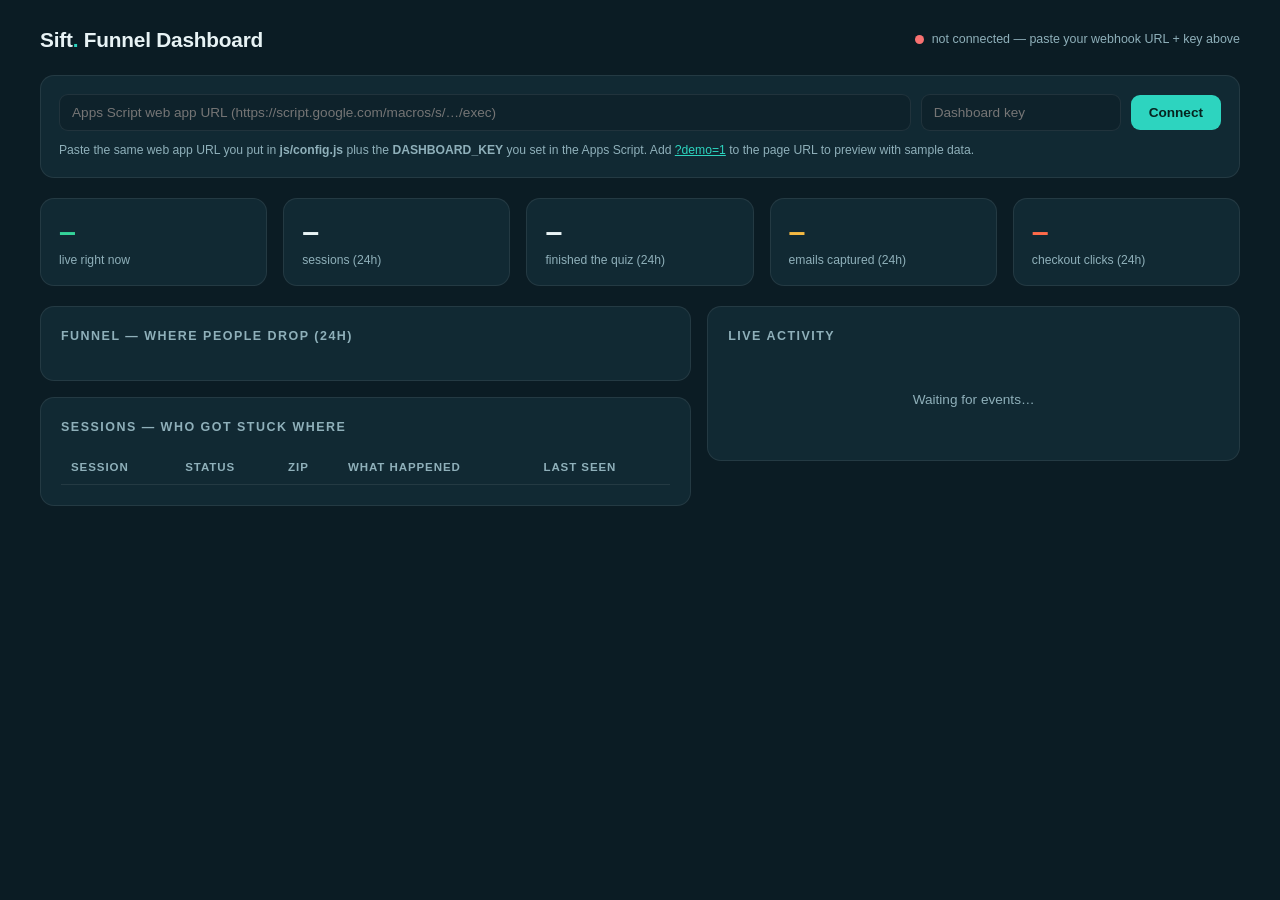
==== dashboard.html @ 095d2abf "Add live funnel analytics: event tracking, abandon beacons, real-time dashboard - js/track.js: per-v" ====
<!DOCTYPE html>
<html lang="en">
<head>
<meta charset="UTF-8" />
<meta name="viewport" content="width=device-width, initial-scale=1.0" />
<meta name="robots" content="noindex,nofollow" />
<title>Sift — Funnel Dashboard</title>
<style>
  :root {
    --bg: #0b1c24; --panel: #112933; --panel2: #0e222b;
    --line: rgba(255,255,255,.08);
    --text: #e8f3f5; --dim: #8fb0ba;
    --aqua: #2dd4bf; --coral: #ff6b4a; --gold: #f4b942;
    --green: #34d399; --red: #f87171; --blue: #60a5fa;
  }
  * { margin: 0; padding: 0; box-sizing: border-box; }
  body {
    font-family: "Inter", -apple-system, BlinkMacSystemFont, "Segoe UI", sans-serif;
    background: var(--bg); color: var(--text);
    font-size: 14px; line-height: 1.5;
    padding: 24px clamp(16px, 4vw, 40px) 80px;
  }
  h1 { font-size: 1.3rem; font-weight: 800; letter-spacing: -.01em; }
  h1 span { color: var(--aqua); }
  h2 { font-size: .78rem; text-transform: uppercase; letter-spacing: .12em; color: var(--dim); margin-bottom: 14px; font-weight: 700; }
  .head { display: flex; align-items: center; justify-content: space-between; gap: 16px; flex-wrap: wrap; margin-bottom: 20px; }
  .status-pill { font-size: .78rem; color: var(--dim); display: flex; align-items: center; gap: 8px; }
  .pulse { width: 9px; height: 9px; border-radius: 50%; background: var(--green); animation: pulse 1.6s infinite; }
  .pulse.err { background: var(--red); animation: none; }
  @keyframes pulse { 0%,100% { opacity: 1; } 50% { opacity: .3; } }

  .setup { background: var(--panel); border: 1px solid var(--line); border-radius: 14px; padding: 18px; margin-bottom: 20px; display: flex; gap: 10px; flex-wrap: wrap; align-items: center; }
  .setup input { background: var(--panel2); border: 1px solid var(--line); color: var(--text); border-radius: 9px; padding: 10px 12px; font-size: .85rem; flex: 1; min-width: 200px; }
  .setup button { background: var(--aqua); color: #06231f; border: none; border-radius: 9px; padding: 10px 18px; font-weight: 700; cursor: pointer; font-size: .85rem; }
  .setup .hint { width: 100%; font-size: .76rem; color: var(--dim); }
  .setup .hint a { color: var(--aqua); }

  .grid { display: grid; gap: 16px; grid-template-columns: repeat(auto-fit, minmax(150px, 1fr)); margin-bottom: 20px; }
  .stat { background: var(--panel); border: 1px solid var(--line); border-radius: 14px; padding: 16px 18px; }
  .stat .n { font-size: 1.9rem; font-weight: 800; line-height: 1.1; }
  .stat .l { font-size: .76rem; color: var(--dim); margin-top: 2px; }
  .stat.live .n { color: var(--green); }
  .stat.leads .n { color: var(--gold); }
  .stat.conv .n { color: var(--coral); }

  .cols { display: grid; gap: 16px; grid-template-columns: 1.1fr .9fr; align-items: start; }
  @media (max-width: 900px) { .cols { grid-template-columns: 1fr; } }
  .panel { background: var(--panel); border: 1px solid var(--line); border-radius: 14px; padding: 20px; margin-bottom: 16px; }

  /* Funnel */
  .frow { display: grid; grid-template-columns: 150px 1fr 88px; gap: 12px; align-items: center; padding: 5px 0; }
  .frow .fl { font-size: .82rem; color: var(--dim); text-align: right; white-space: nowrap; overflow: hidden; text-overflow: ellipsis; }
  .ftrack { background: var(--panel2); border-radius: 6px; height: 26px; overflow: hidden; }
  .fbar { height: 100%; border-radius: 6px; background: linear-gradient(90deg, #0e7c8c, var(--aqua)); min-width: 2px; transition: width .6s ease; display: flex; align-items: center; padding-left: 8px; font-size: .75rem; font-weight: 700; color: #06231f; }
  .frow .fd { font-size: .76rem; color: var(--red); white-space: nowrap; }
  .frow .fd.ok { color: var(--dim); }

  /* Feed */
  .feed { max-height: 480px; overflow-y: auto; display: flex; flex-direction: column; gap: 2px; }
  .ev { display: flex; gap: 10px; padding: 8px 10px; border-radius: 8px; font-size: .82rem; align-items: baseline; }
  .ev:nth-child(odd) { background: var(--panel2); }
  .ev .t { color: var(--dim); white-space: nowrap; font-size: .74rem; min-width: 58px; }
  .ev .sid { color: var(--blue); font-family: monospace; font-size: .74rem; min-width: 70px; }
  .ev .what { flex: 1; }
  .ev.good .what { color: var(--green); }
  .ev.money .what { color: var(--coral); font-weight: 700; }
  .ev.bad .what { color: var(--red); }

  /* Sessions table */
  .sess { width: 100%; border-collapse: collapse; font-size: .82rem; }
  .sess th { text-align: left; color: var(--dim); font-size: .72rem; text-transform: uppercase; letter-spacing: .08em; padding: 8px 10px; border-bottom: 1px solid var(--line); }
  .sess td { padding: 10px; border-bottom: 1px solid var(--line); vertical-align: top; }
  .badge { display: inline-block; font-size: .7rem; font-weight: 800; padding: 3px 9px; border-radius: 999px; }
  .b-live { background: rgba(52,211,153,.15); color: var(--green); }
  .b-conv { background: rgba(255,107,74,.15); color: var(--coral); }
  .b-lead { background: rgba(244,185,66,.15); color: var(--gold); }
  .b-aband { background: rgba(248,113,113,.12); color: var(--red); }
  .why { color: var(--dim); font-size: .78rem; }
  .mono { font-family: monospace; font-size: .74rem; color: var(--blue); }
  .empty { color: var(--dim); text-align: center; padding: 30px 10px; font-size: .85rem; }
</style>
</head>
<body>

<div class="head">
  <h1>Sift<span>.</span> Funnel Dashboard</h1>
  <div class="status-pill"><span class="pulse" id="pulse"></span><span id="status-text">connecting…</span></div>
</div>

<div class="setup" id="setup">
  <input id="cfg-url" type="url" placeholder="Apps Script web app URL (https://script.google.com/macros/s/…/exec)" />
  <input id="cfg-key" type="text" placeholder="Dashboard key" style="max-width:180px" />
  <button id="cfg-save">Connect</button>
  <div class="hint">Paste the same web app URL you put in <b>js/config.js</b> plus the <b>DASHBOARD_KEY</b> you set in the Apps Script. Add <a href="?demo=1">?demo=1</a> to the page URL to preview with sample data.</div>
</div>

<div class="grid">
  <div class="stat live"><div class="n" id="st-live">–</div><div class="l">live right now</div></div>
  <div class="stat"><div class="n" id="st-sessions">–</div><div class="l">sessions (24h)</div></div>
  <div class="stat"><div class="n" id="st-complete">–</div><div class="l">finished the quiz (24h)</div></div>
  <div class="stat leads"><div class="n" id="st-leads">–</div><div class="l">emails captured (24h)</div></div>
  <div class="stat conv"><div class="n" id="st-checkout">–</div><div class="l">checkout clicks (24h)</div></div>
</div>

<div class="cols">
  <div>
    <div class="panel">
      <h2>Funnel — where people drop (24h)</h2>
      <div id="funnel"></div>
    </div>
    <div class="panel">
      <h2>Sessions — who got stuck where</h2>
      <div style="overflow-x:auto">
        <table class="sess">
          <thead><tr><th>Session</th><th>Status</th><th>ZIP</th><th>What happened</th><th>Last seen</th></tr></thead>
          <tbody id="sessions"></tbody>
        </table>
      </div>
    </div>
  </div>
  <div class="panel">
    <h2>Live activity</h2>
    <div class="feed" id="feed"><div class="empty">Waiting for events…</div></div>
  </div>
</div>

<script>
(function () {
  const qs = new URLSearchParams(location.search);
  const DEMO = qs.get("demo") === "1";
  const $ = (id) => document.getElementById(id);

  // ---------- config ----------
  let cfg = JSON.parse(localStorage.getItem("sift_dash") || "{}");
  $("cfg-url").value = cfg.url || "";
  $("cfg-key").value = cfg.key || "";
  $("cfg-save").onclick = () => {
    cfg = { url: $("cfg-url").value.trim(), key: $("cfg-key").value.trim() };
    localStorage.setItem("sift_dash", JSON.stringify(cfg));
    poll();
  };
  if ((cfg.url && cfg.key) || DEMO) $("setup").style.display = DEMO ? "none" : "flex";

  // ---------- stage model ----------
  const STAGES = [
    ["quiz_start",     "Landed on quiz"],
    ["zip_submitted",  "Entered ZIP"],
    ["q_concern",      "Q1 · concern"],
    ["q_symptoms",     "Q2 · symptoms"],
    ["q_hair",         "Q3 · hair"],
    ["q_fixtures",     "Q4 · fixtures"],
    ["q_showers",      "Q5 · showers"],
    ["q_household",    "Q6 · household"],
    ["quiz_completed", "Finished quiz"],
    ["report_view",    "Saw report (gated)"],
    ["gate_unlock",    "Gave email"],
    ["offer_seen",     "Saw the offer"],
    ["checkout_click", "Clicked checkout"],
  ];
  const RANK = Object.fromEntries(STAGES.map(([k], i) => [k, i]));

  const NICE = {
    quiz_start: "landed on the quiz", zip_submitted: "entered ZIP",
    q_concern: "answered concern", q_symptoms: "answered symptoms",
    q_hair: "answered hair", q_fixtures: "answered fixtures",
    q_showers: "answered showers", q_household: "answered household",
    quiz_completed: "finished the quiz", report_view: "opened their report",
    gate_unlock: "unlocked with email ✉️", offer_seen: "scrolled to the offer",
    checkout_click: "CLICKED CHECKOUT 💸", exit: "left",
  };

  const WHY = {
    zip: "Bounced on the ZIP screen — never started",
    concern: "Dropped on Q1 (concern)", symptoms: "Dropped on Q2 (symptoms)",
    hair: "Dropped on Q3 (hair)", fixtures: "Dropped on Q4 (fixtures)",
    showers: "Dropped on Q5 (showers)", household: "Dropped on Q6 (household)",
    analyzing: "Left during report generation",
    email_gate: "Hit the email gate and wouldn't trade their email",
    report_before_offer: "Unlocked the report but left before seeing the price",
    report_after_offer: "Saw the offer and price, then left without buying",
  };

  function rel(ts, now) {
    const s = Math.max(0, Math.round((now - ts) / 1000));
    if (s < 60) return s + "s ago";
    if (s < 3600) return Math.round(s / 60) + "m ago";
    if (s < 86400) return Math.round(s / 3600) + "h ago";
    return Math.round(s / 86400) + "d ago";
  }

  // ---------- render ----------
  function render(events) {
    const now = Date.now();
    const dayAgo = now - 86400e3;

    // rows: [ts, sid, type, step, detail, zip, device, page]
    const evs = events.map((r) => ({
      ts: new Date(r[0]).getTime(), sid: String(r[1]), type: String(r[2]),
      step: String(r[3] || ""), detail: String(r[4] || ""),
      zip: String(r[5] || "").replace(/^'/, ""), device: String(r[6] || ""),
    })).filter((e) => e.ts && e.sid).sort((a, b) => a.ts - b.ts);

    const dayEvs = evs.filter((e) => e.ts >= dayAgo);

    // sessions
    const sessions = new Map();
    for (const e of dayEvs) {
      let s = sessions.get(e.sid);
      if (!s) { s = { sid: e.sid, first: e.ts, last: 0, max: -1, zip: "", device: e.device, exit: null, types: new Set() }; sessions.set(e.sid, s); }
      s.last = Math.max(s.last, e.ts);
      s.types.add(e.type);
      if (e.zip) s.zip = e.zip;
      if (e.type === "exit") s.exit = e;
      if (RANK[e.type] !== undefined) s.max = Math.max(s.max, RANK[e.type]);
    }
    const sess = [...sessions.values()].sort((a, b) => b.last - a.last);

    // status per session
    for (const s of sess) {
      if (s.types.has("checkout_click")) s.status = "converted";
      else if (now - s.last < 120e3) s.status = "live";
      else if (s.types.has("gate_unlock")) s.status = "lead";
      else s.status = "abandoned";
      const exitStep = s.exit && (s.exit.step || "");
      s.why =
        s.status === "converted" ? "Clicked through to checkout" + (s.exit ? "" : " — tab may still be open") :
        s.status === "live" ? "Active right now — last: " + (NICE[[...s.types].pop()] || "browsing") :
        s.status === "lead" ? "Gave email" + (s.types.has("offer_seen") ? ", saw the offer, hasn't bought yet" : ", hasn't reached the offer yet") :
        (WHY[exitStep] || (s.max >= 0 ? "Went quiet after: " + STAGES[s.max][1] : "Bounced immediately"));
      if (s.exit && s.exit.detail && s.status === "abandoned") s.why += " · answers: " + s.exit.detail;
    }

    // stats
    $("st-live").textContent = sess.filter((s) => s.status === "live").length;
    $("st-sessions").textContent = sess.length;
    $("st-complete").textContent = sess.filter((s) => s.max >= RANK.quiz_completed).length;
    $("st-leads").textContent = sess.filter((s) => s.types.has("gate_unlock")).length;
    $("st-checkout").textContent = sess.filter((s) => s.types.has("checkout_click")).length;

    // funnel
    const total = sess.length || 1;
    let prev = null;
    $("funnel").innerHTML = STAGES.map(([key, label], i) => {
      const n = sess.filter((s) => s.max >= i).length;
      const pct = Math.round((n / total) * 100);
      const drop = prev === null || prev === 0 ? null : Math.round((1 - n / prev) * 100);
      prev = n;
      return '<div class="frow"><div class="fl">' + label + '</div>' +
        '<div class="ftrack"><div class="fbar" style="width:' + Math.max(2, pct) + '%">' + n + '</div></div>' +
        '<div class="fd ' + (drop !== null && drop > 25 ? "" : "ok") + '">' +
        (drop === null ? "" : (drop > 0 ? "−" + drop + "% drop" : "—")) + '</div></div>';
    }).join("");

    // feed
    const feedEvs = evs.slice(-60).reverse();
    $("feed").innerHTML = feedEvs.length ? feedEvs.map((e) => {
      const cls = e.type === "checkout_click" ? "money" : (e.type === "gate_unlock" || e.type === "quiz_completed") ? "good" : e.type === "exit" ? "bad" : "";
      const what = e.type === "exit"
        ? "left (" + (WHY[e.step] ? WHY[e.step].toLowerCase() : e.step) + ")"
        : (NICE[e.type] || e.type) + (e.detail ? " — " + e.detail : "") + (e.zip ? " · " + e.zip : "");
      return '<div class="ev ' + cls + '"><span class="t">' + rel(e.ts, now) + '</span><span class="sid">' + e.sid.slice(-6) + '</span><span class="what">' + what.replace(/</g, "&lt;") + '</span></div>';
    }).join("") : '<div class="empty">No events yet. Run through the quiz and watch this fill up.</div>';

    // sessions table
    $("sessions").innerHTML = sess.slice(0, 40).map((s) => {
      const b = s.status === "live" ? "b-live" : s.status === "converted" ? "b-conv" : s.status === "lead" ? "b-lead" : "b-aband";
      return "<tr><td class='mono'>" + s.sid.slice(-6) + "<br><span class='why'>" + (s.device || "") + "</span></td>" +
        "<td><span class='badge " + b + "'>" + s.status + "</span></td>" +
        "<td>" + (s.zip || "—") + "</td>" +
        "<td>" + s.why.replace(/</g, "&lt;") + "</td>" +
        "<td class='why'>" + rel(s.last, now) + "</td></tr>";
    }).join("") || "<tr><td colspan='5' class='empty'>No sessions in the last 24h.</td></tr>";
  }

  // ---------- data ----------
  let timer = null;
  async function poll() {
    clearTimeout(timer);
    try {
      let events;
      if (DEMO) {
        events = demoEvents();
      } else {
        if (!cfg.url || !cfg.key) { setStatus(false, "not connected — paste your webhook URL + key above"); return; }
        const res = await fetch(cfg.url + (cfg.url.includes("?") ? "&" : "?") + "key=" + encodeURIComponent(cfg.key) + "&limit=2000");
        const json = await res.json();
        if (!json.ok) throw new Error(json.error || "backend error");
        events = json.events;
      }
      render(events);
      setStatus(true, "live · refreshes every 10s · updated " + new Date().toLocaleTimeString());
    } catch (err) {
      setStatus(false, "connection failed: " + err.message);
    }
    timer = setTimeout(poll, 10000);
  }
  function setStatus(ok, text) {
    $("pulse").classList.toggle("err", !ok);
    $("status-text").textContent = text;
  }

  // ---------- demo data ----------
  function demoEvents() {
    const out = [];
    const now = Date.now();
    const zips = ["85032", "89109", "10001", "33602", "97201", "60614", "78704"];
    const seq = ["quiz_start", "zip_submitted", "q_concern", "q_symptoms", "q_hair", "q_fixtures", "q_showers", "q_household", "quiz_completed", "report_view", "gate_unlock", "offer_seen", "checkout_click"];
    for (let i = 0; i < 28; i++) {
      const sid = "demo-" + i.toString(36).padStart(4, "0");
      const zip = zips[i % zips.length];
      const depth = i % 4 === 0 ? seq.length : 2 + Math.floor(Math.random() * (seq.length - 2));
      const start = now - Math.random() * 86000e3;
      for (let j = 0; j < depth; j++) {
        out.push([new Date(start + j * 25e3).toISOString(), sid, seq[j], "", j === 1 ? "Phoenix · score 18" : "", zip, Math.random() > .3 ? "mobile" : "desktop", "index.html"]);
      }
      if (depth < seq.length && Math.random() > .25) {
        const stuck = depth <= 8 ? ["zip","concern","symptoms","hair","fixtures","showers","household","analyzing"][Math.max(0,depth-1)] : depth <= 10 ? "email_gate" : "report_after_offer";
        out.push([new Date(start + depth * 25e3).toISOString(), sid, "exit", stuck, "concern:hair fixtures:black", zip, "mobile", "index.html"]);
      }
    }
    // one live session
    out.push([new Date(now - 20e3).toISOString(), "demo-live", "quiz_start", "", "", "", "mobile", "index.html"]);
    out.push([new Date(now - 8e3).toISOString(), "demo-live", "zip_submitted", "", "Las Vegas · score 22", "89109", "mobile", "index.html"]);
    return out;
  }

  poll();
})();
</script>
</body>
</html>
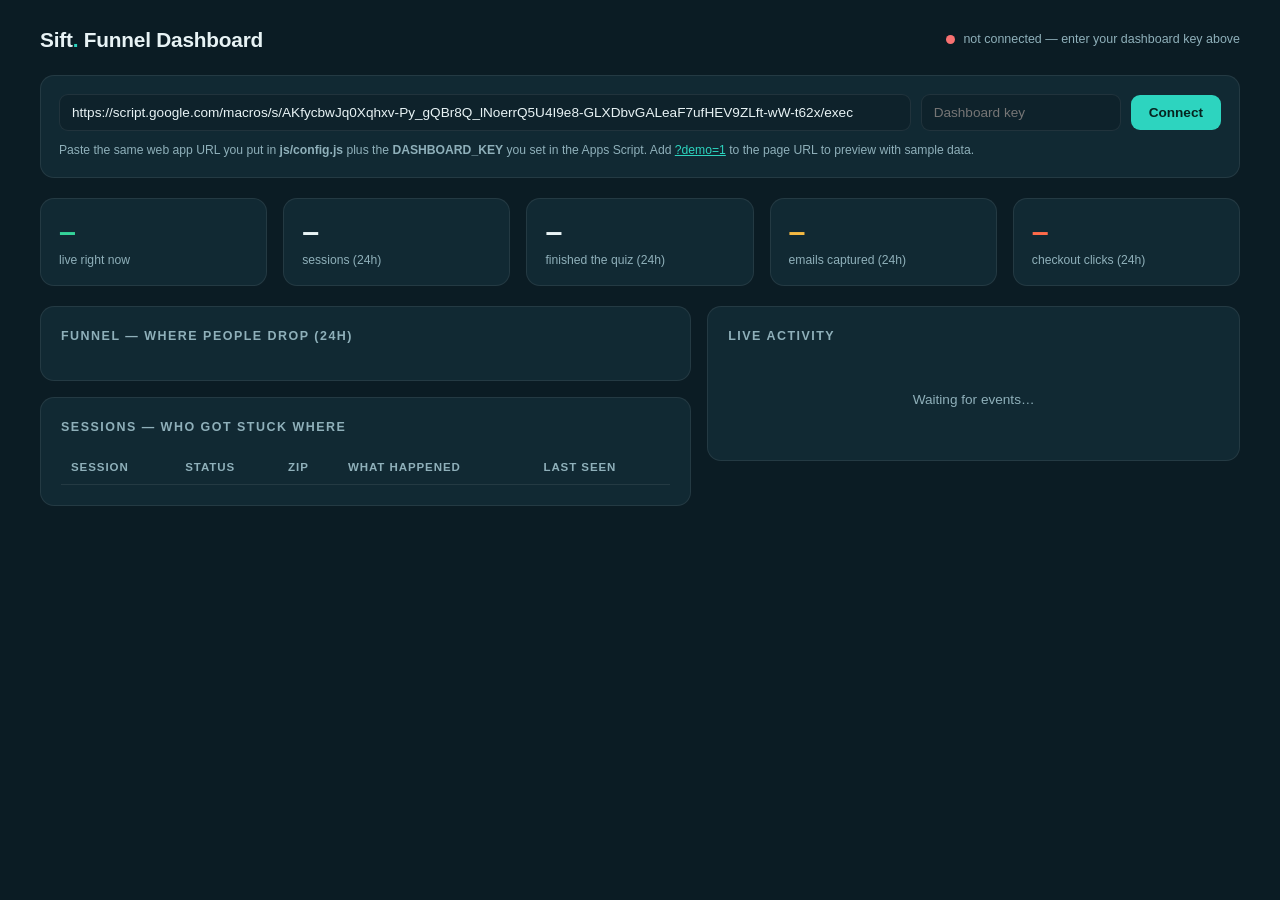
==== commit d5863c1f: "Turn on lead/event storage + make dashboard read live via JSONP - config.js: leadWebhookUrl set to t" ====
--- a/dashboard.html
+++ b/dashboard.html
@@ -131,7 +131,10 @@
   const $ = (id) => document.getElementById(id);
 
   // ---------- config ----------
+  // Default the URL to the deployed backend so you only enter the key.
+  const DEFAULT_URL = "https://script.google.com/macros/s/AKfycbwJq0Xqhxv-Py_gQBr8Q_lNoerrQ5U4I9e8-GLXDbvGALeaF7ufHEV9ZLft-wW-t62x/exec";
   let cfg = JSON.parse(localStorage.getItem("sift_dash") || "{}");
+  if (!cfg.url) cfg.url = DEFAULT_URL;
   $("cfg-url").value = cfg.url || "";
   $("cfg-key").value = cfg.key || "";
   $("cfg-save").onclick = () => {
@@ -273,6 +276,21 @@
   }
 
   // ---------- data ----------
+  // JSONP loader — Apps Script doesn't send CORS headers, so a plain
+  // fetch() would be blocked. A <script> tag with ?callback= works.
+  function jsonp(url, timeoutMs) {
+    return new Promise((resolve, reject) => {
+      const cbName = "siftcb_" + Math.random().toString(36).slice(2);
+      const s = document.createElement("script");
+      const to = setTimeout(() => { cleanup(); reject(new Error("timed out")); }, timeoutMs || 15000);
+      function cleanup() { clearTimeout(to); delete window[cbName]; s.remove(); }
+      window[cbName] = (data) => { cleanup(); resolve(data); };
+      s.onerror = () => { cleanup(); reject(new Error("network / bad URL")); };
+      s.src = url + (url.includes("?") ? "&" : "?") + "callback=" + cbName;
+      document.body.appendChild(s);
+    });
+  }
+
   let timer = null;
   async function poll() {
     clearTimeout(timer);
@@ -281,9 +299,8 @@
       if (DEMO) {
         events = demoEvents();
       } else {
-        if (!cfg.url || !cfg.key) { setStatus(false, "not connected — paste your webhook URL + key above"); return; }
-        const res = await fetch(cfg.url + (cfg.url.includes("?") ? "&" : "?") + "key=" + encodeURIComponent(cfg.key) + "&limit=2000");
-        const json = await res.json();
+        if (!cfg.url || !cfg.key) { setStatus(false, "not connected — enter your dashboard key above"); return; }
+        const json = await jsonp(cfg.url + (cfg.url.includes("?") ? "&" : "?") + "key=" + encodeURIComponent(cfg.key) + "&limit=2000");
         if (!json.ok) throw new Error(json.error || "backend error");
         events = json.events;
       }
